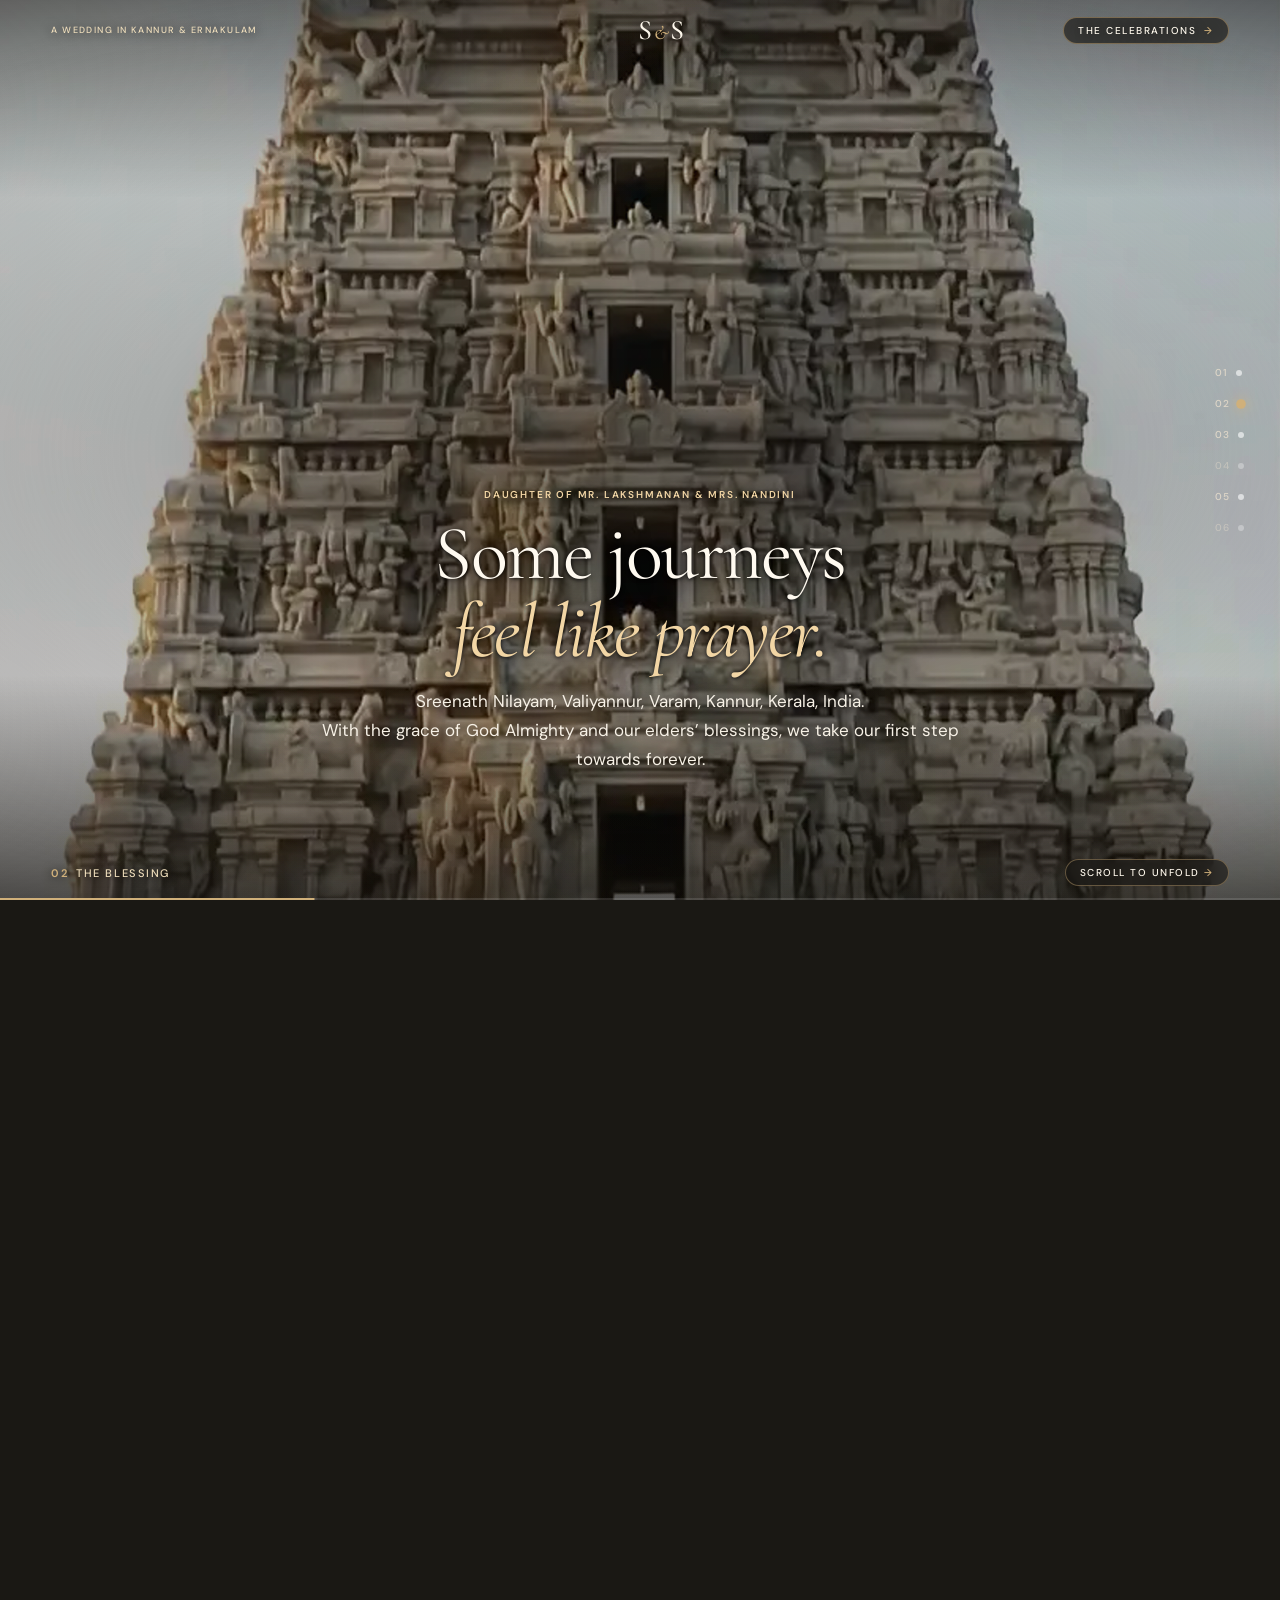
==== index.html @ 319ce8de "Update: Set Thalikettu Ceremony timing to 8:00 AM on 19 December" ====
<!doctype html>
<html lang="en">
<head>
  <meta charset="UTF-8" />
  <meta name="viewport" content="width=device-width, initial-scale=1, viewport-fit=cover" />
  <meta name="theme-color" content="#211f1a" />
  <meta name="description" content="Sooraj & Sreejaya. A wedding by the sacred waters, a beginning with divine blessings. Join our celebration, 19 December 2026." />
  <title>Sooraj & Sreejaya - Where Forever Begins</title>
  
  <!-- Fonts matching Riwaaz Rameswaram -->
  <link rel="preconnect" href="https://fonts.googleapis.com" />
  <link rel="preconnect" href="https://fonts.gstatic.com" crossorigin />
  <link href="https://fonts.googleapis.com/css2?family=Cormorant+Garamond:ital,wght@0,400;0,500;0,600;1,400;1,500&family=DM+Sans:wght@400;500;600&display=swap" rel="stylesheet" />
  
  <link rel="preload" as="image" href="https://cdn.riwaaz.in/wedding-websites/themes/rameswaram/poster.jpg" />
  <link rel="stylesheet" href="styles.css?v=3.3" />
  <script type="module" src="main.js?v=3.3"></script>
</head>
<body>
  <!-- Film Loader -->
  <div id="film-loader" class="film-loader" role="status" aria-live="polite" aria-busy="true">
    <p class="film-loader-label" id="film-loader-label">Preparing your journey.</p>
    <div class="film-loader-track" aria-hidden="true"><span id="film-loader-fill"></span></div>
    <p class="film-loader-pct" id="film-loader-pct">0%</p>
  </div>

  <a href="#celebrations" class="skip-link">Skip the film to wedding details</a>

  <main id="top">
    <section class="journey" id="journey" aria-label="A journey to our beginning">
      <div class="journey-stage">
        
        <!-- Background Audio -->
        <audio id="bgm-audio" src="bgm.mp3?v=3.3" preload="auto" loop playsinline></audio>

        <!-- Header -->
        <header class="site-header">
          <span class="header-place">A wedding in Kannur &amp; Ernakulam</span>
          <span class="monogram">S<span>&amp;</span>S</span>
          <a class="header-link" href="#celebrations">The celebrations <span aria-hidden="true">→</span></a>
        </header>

        <!-- Center Film Region with Scrolled Temple Video Canvas -->
        <div class="film-region">
          <div class="film-border">
            <canvas id="journey-video" role="img" aria-label="Journey from the temple entrance through carved stone corridors to an arch overlooking the sea"></canvas>
          </div>
          <span class="film-side-note" aria-hidden="true">Stone. Sea. Something eternal.</span>
        </div>

        <!-- Copy Region (6 Story Chapters) -->
        <div class="copy-region" id="copy-region">
          <div class="copy-ornament" aria-hidden="true">&#10070;</div>

          <!-- Chapter 1: The Beginning -->
          <article class="chapter-copy is-active hero-depth" data-start="0" data-name="The beginning">
            <div class="hero-content">
              <p class="eyebrow">By God’s Grace<br />With full hearts &amp; our families’ blessings</p>
              <h1><span>Sooraj</span> <em>&amp;</em> <span>Sreejaya</span></h1>
              <p class="copy-note">A love to come home to.<br />A beginning to share with you.</p>
              <p class="hero-date">19 December 2026 <span>Auspicious Muhurtham: 11:50 AM &ndash; 12:30 PM<br />Dinesh Auditorium, Thana, Kannur, Kerala</span></p>
            </div>
          </article>

          <!-- Chapter 2: The Blessing (Bride Details) -->
          <article class="chapter-copy" data-start="7" data-name="The blessing" aria-hidden="true" inert>
            <p class="eyebrow">Daughter of Mr. Lakshmanan &amp; Mrs. Nandini</p>
            <h2>Some journeys<br /><em>feel like prayer.</em></h2>
            <p class="copy-note">
              Sreenath Nilayam, Valiyannur, Varam, Kannur, Kerala, India.<br />
              With the grace of God Almighty and our elders’ blessings, we take our first step towards forever.
            </p>
          </article>

          <!-- Chapter 3: The Light (Groom Details) -->
          <article class="chapter-copy" data-start="15.5" data-name="The light" aria-hidden="true" inert>
            <p class="eyebrow">Son of Mr. Ajith Kumar &amp; Mrs. Bindu Gopal</p>
            <h2>A beautiful beginning<br /><em>to forever.</em></h2>
            <p class="copy-note">
              S.A. Nivas, Ponneth Temple Road, Kadavanthra, Ernakulam, Kerala, India.<br />
              Two families united in tradition, devotion and timeless togetherness.
            </p>
          </article>

          <!-- Chapter 4: The Gathering (Muhurtham & Itinerary) -->
          <article class="chapter-copy" data-start="26.5" data-name="The gathering" aria-hidden="true" inert>
            <p class="eyebrow">Auspicious Muhurtham: 11:50 AM &ndash; 12:30 PM</p>
            <h2>A celebration<br /><em>to come home to.</em></h2>
            <div class="film-events">
              <p><span>19 Dec &bull; 8:00 AM</span> <strong>Thalikettu Ceremony</strong> &mdash; Sree Chovva Maha Siva Temple</p>
              <p><span>19 Dec &bull; 11:50 AM &ndash; 12:30 PM</span> <strong>Shubh Muhurtham</strong> &mdash; Dinesh Auditorium, Thana, Kannur</p>
              <p><span>19 Dec &bull; 12:30 PM onwards</span> <strong>Traditional Kerala Sadhya Feast</strong> &mdash; Dinesh Auditorium, Ootupura</p>
            </div>
          </article>

          <!-- Chapter 5: Best Compliments -->
          <article class="chapter-copy" data-start="37" data-name="Best compliments" aria-hidden="true" inert>
            <p class="eyebrow">With Best Compliments From</p>
            <h2>Manjunath &amp; Saritha<br /><em>With love &amp; blessings.</em></h2>
            <p class="copy-note">
              Together with dear relatives, friends and well-wishers.<br />
              Showering blessings upon <strong>Sooraj &amp; Sreejaya</strong>.
            </p>
          </article>

          <!-- Chapter 6: The Promise -->
          <article class="chapter-copy" data-start="44" data-name="The promise" aria-hidden="true" inert>
            <p class="eyebrow">And a place for you in it all</p>
            <h2>Our Forever.<br /><em>Your Presence.</em></h2>
            <p class="copy-note">With hearts full of joy, we invite you to be part of our special day and bless our journey together.</p>
            <button type="button" class="rsvp-button film-rsvp" data-open-rsvp>Join our celebration <span aria-hidden="true">&rarr;</span></button>
            <a href="#celebrations" class="text-link">The wedding details <span aria-hidden="true">&rarr;</span></a>
          </article>
        </div>

        <!-- Chapter Navigation (Desktop Right) -->
        <nav class="chapter-nav" aria-label="Film chapters">
          <button type="button" data-chapter="0" aria-label="The beginning" aria-current="step"><span>01</span><i></i></button>
          <button type="button" data-chapter="1" aria-label="The blessing"><span>02</span><i></i></button>
          <button type="button" data-chapter="2" aria-label="The light"><span>03</span><i></i></button>
          <button type="button" data-chapter="3" aria-label="The gathering"><span>04</span><i></i></button>
          <button type="button" data-chapter="4" aria-label="Best compliments"><span>05</span><i></i></button>
          <button type="button" data-chapter="5" aria-label="The promise"><span>06</span><i></i></button>
        </nav>

        <!-- Journey Footer -->
        <footer class="journey-footer">
          <span class="chapter-caption"><b id="chapter-number">01</b><span id="chapter-name">The beginning</span></span>
          <span class="media-status" id="media-status" role="status">Preparing your journey.</span>
          <button class="scroll-cue" id="next-chapter" type="button">Scroll to unfold <span aria-hidden="true">&rarr;</span></button>
        </footer>

        <!-- Bottom Gold Progress Line -->
        <div class="progress" aria-hidden="true"><span id="progress-fill"></span></div>
      </div>
    </section>
    <!-- Audio activation prompt if browser blocks wheel autoplay -->
  <div id="audio-prompt" class="audio-prompt" role="button" tabindex="0">
    <span class="music-icon" aria-hidden="true">&#9835;</span>
    <span>Click anywhere to play wedding music</span>
  </div>
  </main>

  <!-- Celebrations / Full Details Modal Dialog -->
  <dialog id="wedding-details" aria-labelledby="details-title">
    <button type="button" class="dialog-close" id="close-details" aria-label="Close wedding details">&times;</button>
    <p class="small-label">Sooraj &amp; Sreejaya &bull; Kannur &amp; Ernakulam</p>
    <h2 id="details-title">A celebration <em>with you.</em></h2>
    <p class="details-intro">
      By God’s Grace and with the love and blessings of the Ajith Kumar and Lakshmanan families, join us on Saturday, 19th December 2026.
    </p>
    
    <div style="background: rgba(208, 176, 122, 0.15); border: 1px solid #d0b07a; border-radius: 4px; padding: 14px 18px; margin: 20px 0; font-size: 11px; color: #211f1a;">
      <strong style="text-transform: uppercase; letter-spacing: 0.1em; color: #856b45;">Auspicious Muhurtham</strong>
      <div style="font-family: var(--serif); font-size: 20px; margin: 4px 0 2px;">11:50 AM &ndash; 12:30 PM</div>
      <span>Saturday, 19 December 2026 &bull; Dinesh Auditorium, Thana, Kannur</span>
    </div>

    <div class="events" id="events-list"></div>

    <div style="border-top: 1px solid #c9beac; padding-top: 18px; margin-top: 18px; font-size: 11px; color: #676050;">
      <div style="font-size: 9px; text-transform: uppercase; letter-spacing: 0.12em; color: #856b45;">With Best Compliments From</div>
      <div style="font-family: var(--serif); font-size: 19px; color: #211f1a; margin-top: 3px;">Manjunath &amp; Saritha</div>
      <div style="font-style: italic; color: #857c6b; font-size: 10px;">Together with dear relatives, friends and well-wishers showering blessings upon Sooraj &amp; Sreejaya</div>
    </div>

    <p class="venue-note" style="margin-top: 15px;">
      S.A. Nivas, Ponneth Temple Road, Kadavanthra, Ernakulam &bull; Sreenath Nilayam, Valiyannur, Varam, Kannur
    </p>
    
    <div style="display: flex; gap: 15px; align-items: center; justify-content: space-between; margin-top: 20px; flex-wrap: wrap;">
      <a class="text-link" id="save-date" href="wedding.ics" download="Sooraj-and-Sreejaya.ics">Save the dates &rarr;</a>
      <button class="rsvp-button" type="button" data-open-rsvp>Share your RSVP &rarr;</button>
    </div>
  </dialog>

  <!-- RSVP Modal Dialog -->
  <dialog id="rsvp-dialog" aria-labelledby="rsvp-title">
    <button type="button" class="dialog-close" id="close-rsvp" aria-label="Close RSVP">&times;</button>
    <p class="small-label">Sooraj &amp; Sreejaya</p>
    <h2 id="rsvp-title">A place <em>for you.</em></h2>
    <p class="demo-note">Kindly confirm your presence by 1 December 2026 to help us welcome you warmly.</p>
    <form id="rsvp-form" action="https://formsubmit.co/srijayalaxman@gmail.com" method="POST">
      <input type="hidden" name="_subject" value="Wedding RSVP: Sooraj &amp; Sreejaya" />
      <input type="hidden" name="_template" value="table" />
      <input type="hidden" name="_captcha" value="false" />
      <label>Your name<input name="name" autocomplete="name" required maxlength="100" placeholder="Your full name" /></label>
      <label>Your phone or email (optional)<input name="contact" autocomplete="email" maxlength="100" placeholder="Phone number or email address" /></label>
      <label>Will you join us?
        <select name="attendance">
          <option value="Joyfully accept">Joyfully accept</option>
          <option value="Sending love from afar">Sending love from afar</option>
        </select>
      </label>
      <label id="guest-field">Number of guests
        <select name="guests">
          <option value="1 guest">1 guest</option>
          <option value="2 guests" selected>2 guests</option>
          <option value="3 guests">3 guests</option>
          <option value="4 guests">4 guests</option>
          <option value="5+ guests (Family)">5+ guests (Family)</option>
        </select>
      </label>
      <label>A little note / blessings
        <textarea name="message" rows="3" maxlength="500" placeholder="A blessing, prayer, or warm wish for Sooraj &amp; Sreejaya"></textarea>
      </label>
      <button class="rsvp-button" id="rsvp-submit-btn" type="submit">Confirm My Attendance <span aria-hidden="true">&rarr;</span></button>
      <p id="rsvp-status" role="status" style="margin-top: 12px; font-size: 12px; line-height: 1.5; color: #856b45; font-weight: 500;"></p>
    </form>
  </dialog>

  <noscript>
    <style>.journey{height:auto}.journey-stage{position:relative}.media-status,.scroll-cue,.chapter-nav,.header-link,.film-loader{display:none}</style>
  </noscript>
</body>
</html>
---- styles.css ----
/* ==========================================================
   SOORAJ & SREEJAYA WEDDING INVITATION
   Pure Full-Screen Cinematic Experience (Mobile & Desktop)
   ========================================================== */

:root {
  --ink: #1a1814;
  --paper: #f4f0e8;
  --gold: #d0b07a;
  --gold-bright: #f2d6a5;
  --gold-dark: #8c734b;
  --muted: #b8b2a5;
  --line: rgba(208, 176, 122, 0.3);
  --serif: 'Cormorant Garamond', Georgia, serif;
  --sans: 'DM Sans', -apple-system, BlinkMacSystemFont, Arial, sans-serif;
  --ease: cubic-bezier(0.23, 1, 0.32, 1);
  color: var(--paper);
  background: var(--ink);
  font-family: var(--sans);
  -webkit-font-smoothing: antialiased;
  -webkit-text-size-adjust: 100%;
}

* { box-sizing: border-box; }
html, body {
  margin: 0;
  padding: 0;
  width: 100%;
  min-height: 100%;
  background: var(--ink);
  color: var(--paper);
  touch-action: pan-y;
  -webkit-overflow-scrolling: touch;
  overscroll-behavior-y: none;
}

body, h1, h2, h3, p, figure, ul, ol { margin: 0; padding: 0; }
button, input, select, textarea { font: inherit; }
button, a { -webkit-tap-highlight-color: transparent; touch-action: manipulation; cursor: pointer; color: inherit; text-decoration: none; }
img, video { display: block; max-width: 100%; }
button:focus-visible, a:focus-visible, summary:focus-visible { outline: 2px solid var(--gold); outline-offset: 4px; }
[hidden] { display: none !important; }

/* Skip Link */
.skip-link {
  position: fixed;
  top: 8px;
  left: 8px;
  transform: translateY(-180%);
  background: var(--paper);
  color: var(--ink);
  padding: 12px 18px;
  z-index: 100;
  font-weight: 500;
  border-radius: 4px;
}
.skip-link:focus { transform: none; }

/* ==========================================================
   FILM LOADER
   ========================================================== */
.film-loader {
  position: fixed;
  inset: 0;
  z-index: 999;
  display: flex;
  flex-direction: column;
  align-items: center;
  justify-content: center;
  gap: 16px;
  padding: 24px;
  background: radial-gradient(circle at center, #26231e 0%, #151310 100%);
  color: var(--paper);
  transition: opacity 0.5s var(--ease), visibility 0.5s var(--ease);
}
.film-loader.is-done {
  opacity: 0;
  visibility: hidden;
  pointer-events: none;
}
.film-loader-label {
  font: 500 11px/1.5 var(--sans);
  letter-spacing: .18em;
  text-transform: uppercase;
  color: var(--gold-bright);
}
.film-loader-track {
  width: min(280px, 72vw);
  height: 2px;
  background: #3b362c;
  overflow: hidden;
  border-radius: 2px;
}
.film-loader-track span {
  display: block;
  height: 100%;
  width: 100%;
  transform: scaleX(0);
  transform-origin: left;
  background: var(--gold);
  transition: transform 160ms linear;
}
.film-loader-pct {
  font: 400 13px/1 var(--serif);
  color: #cbc6bb;
  letter-spacing: .06em;
}

/* ==========================================================
   JOURNEY & CONTINUOUS FULL-SCREEN CINEMA STAGE
   ========================================================== */
.journey {
  height: 800svh;
  min-height: 4200px;
  background: var(--ink);
  color: var(--paper);
  position: relative;
}

.journey-stage {
  position: fixed;
  transform: translateZ(0);
  -webkit-transform: translateZ(0);
  backface-visibility: hidden;
  inset: 0;
  width: 100vw;
  height: 100vh;
  height: 100dvh;
  display: block;
  overflow: hidden;
  pointer-events: none;
  z-index: 1;
}

/* Film Region & Canvas */
.film-region {
  position: absolute;
  inset: 0;
  width: 100%;
  height: 100%;
  pointer-events: none;
  z-index: 1;
}
.film-border {
  position: absolute;
  inset: 0;
  width: 100%;
  height: 100%;
  border: 0;
  padding: 0;
  margin: 0;
}
#journey-video {
  display: block;
  transform: translateZ(0);
  -webkit-transform: translateZ(0);
  backface-visibility: hidden;
  width: 100%;
  height: 100%;
  object-fit: cover;
  object-position: center center;
  pointer-events: none;
  image-rendering: -webkit-optimize-contrast;
  image-rendering: high-quality;
  filter: contrast(1.04) brightness(1.02) saturate(1.08);
}

/* Vignette Scrim */
.film-region::after {
  content: '';
  position: absolute;
  inset: 0;
  pointer-events: none;
  background:
    radial-gradient(ellipse 95% 85% at 50% 50%, transparent 40%, rgba(15, 13, 10, 0.45) 100%),
    linear-gradient(180deg, rgba(15, 13, 10, 0.5) 0%, transparent 22%, transparent 75%, rgba(15, 13, 10, 0.65) 100%);
}

.film-side-note, .copy-ornament { display: none; }

/* ==========================================================
   SITE HEADER
   ========================================================== */
.site-header {
  position: absolute;
  top: 0;
  left: 0;
  right: 0;
  display: flex;
  align-items: center;
  justify-content: space-between;
  padding: max(16px, env(safe-area-inset-top, 16px)) clamp(20px, 4vw, 60px);
  z-index: 20;
  pointer-events: none;
  text-shadow: 0 1px 12px rgba(0, 0, 0, 0.9);
}
.site-header * { pointer-events: auto; }

.header-place {
  font: 500 9px var(--sans);
  letter-spacing: .16em;
  text-transform: uppercase;
  color: #eeddbb;
}
@media (max-width: 550px) {
  .header-place { display: none; }
}

.monogram {
  font: 500 28px/1 var(--serif);
  letter-spacing: -.05em;
  color: #fff9ed;
}
.monogram span {
  font-style: italic;
  color: var(--gold);
  font-size: .7em;
  margin: 0 .14em;
}

.header-link {
  display: inline-flex;
  align-items: center;
  gap: 8px;
  font: 500 10px var(--sans);
  letter-spacing: .15em;
  text-transform: uppercase;
  color: #fff9ed;
  padding: 6px 14px;
  border: 1px solid rgba(208, 176, 122, 0.45);
  border-radius: 20px;
  background: rgba(26, 24, 20, 0.65);
  backdrop-filter: blur(8px);
  -webkit-backdrop-filter: blur(8px);
  transition: all 0.3s ease;
}
.header-link span { color: var(--gold); }
.header-link:hover {
  border-color: var(--gold);
  background: rgba(36, 32, 26, 0.9);
  color: var(--gold-bright);
}

/* ==========================================================
   COPY REGION & CHAPTERS
   ========================================================== */
.copy-region {
  position: absolute;
  inset: 0;
  width: 100%;
  height: 100%;
  pointer-events: none;
  z-index: 10;
}

.chapter-copy {
  position: absolute;
  inset: 0;
  display: flex;
  flex-direction: column;
  align-items: center;
  justify-content: center;
  text-align: center;
  padding: 80px clamp(20px, 6vw, 80px) 90px;
  opacity: 0;
  visibility: hidden;
  pointer-events: none;
  transition: opacity 0.5s var(--ease), transform 0.5s var(--ease);
  transform: translate3d(0, 16px, 0);
  -webkit-transform: translate3d(0, 16px, 0);
  will-change: opacity, transform;
  backface-visibility: hidden;
  isolation: isolate;
}
.chapter-copy.is-active {
  opacity: 1;
  visibility: visible;
  pointer-events: none;
  transform: translate3d(0, 0, 0);
  -webkit-transform: translate3d(0, 0, 0);
}
.chapter-copy a, .chapter-copy button { pointer-events: auto; }

/* Soft read-aid backing scrim */
.chapter-copy::before {
  content: '';
  position: absolute;
  inset: 0;
  z-index: -1;
  pointer-events: none;
  background: radial-gradient(ellipse 85% 55% at 50% 50%, rgba(18, 15, 12, 0.62) 0%, transparent 100%);
}

/* Typography */
.eyebrow, .small-label {
  font: 600 10px/1.6 var(--sans);
  letter-spacing: .18em;
  text-transform: uppercase;
  color: var(--gold-bright);
  margin-bottom: 12px;
  text-shadow: 0 1px 12px rgba(0, 0, 0, 0.95);
}

.chapter-copy h1 {
  font: 400 clamp(3.2rem, 9.5vw, 7.5rem)/0.96 var(--serif);
  letter-spacing: -.03em;
  color: #fffaf0;
  text-shadow: 0 2px 28px rgba(0, 0, 0, 0.95), 0 1px 4px rgba(0, 0, 0, 0.9);
}
.chapter-copy h1 span { display: inline-block; }
.chapter-copy h1 em {
  font-size: .65em;
  color: var(--gold);
  font-style: italic;
  margin: 0 4px;
}

.chapter-copy h2 {
  font: 400 clamp(2.3rem, 6.5vw, 4.8rem)/1.02 var(--serif);
  letter-spacing: -.025em;
  color: #fffaf0;
  text-shadow: 0 2px 28px rgba(0, 0, 0, 0.95), 0 1px 4px rgba(0, 0, 0, 0.9);
}
.chapter-copy h2 em {
  color: var(--gold-bright);
  font-style: italic;
}

.copy-note {
  font: 400 clamp(13px, 2.2vw, 17px)/1.7 var(--sans);
  color: #f7f1e6;
  max-width: 38em;
  margin-top: 16px;
  text-shadow: 0 1px 14px rgba(0, 0, 0, 0.95);
}

.hero-date {
  font: 500 11px/1.8 var(--sans);
  letter-spacing: .18em;
  text-transform: uppercase;
  color: var(--gold);
  margin-top: 22px;
  text-shadow: 0 1px 12px rgba(0, 0, 0, 0.95);
}
.hero-date span {
  display: block;
  color: #ded6c8;
  font-size: 10px;
  letter-spacing: .12em;
}

/* Chapter Custom Placements */
.chapter-copy[data-start='0'] {
  justify-content: center;
}
.chapter-copy[data-start='0'] .hero-content {
  display: flex;
  flex-direction: column;
  align-items: center;
  width: 100%;
}

.chapter-copy[data-start='7'],
.chapter-copy[data-start='15.5'],
.chapter-copy[data-start='26.5'] {
  justify-content: flex-end;
  padding-bottom: max(90px, 14svh);
}

.chapter-copy[data-start='37'] {
  justify-content: center;
}

.chapter-copy[data-start='44'] {
  justify-content: center;
}

/* Event Itinerary (Chapter 4) */
.film-events {
  margin-top: 20px;
  display: flex;
  flex-direction: column;
  gap: 10px;
  max-width: 440px;
  text-align: left;
}
.film-events p {
  font: 400 16px/1.4 var(--serif);
  color: #fff9ee;
  text-shadow: 0 1px 10px #000;
  display: flex;
  align-items: baseline;
  gap: 12px;
}
.film-events span {
  width: 135px;
  flex-shrink: 0;
  color: var(--gold-bright);
  font: 500 9px var(--sans);
  letter-spacing: .08em;
  text-transform: uppercase;
}

/* Buttons */
.film-rsvp, .rsvp-button {
  display: inline-flex;
  align-items: center;
  justify-content: center;
  gap: 8px;
  margin-top: 22px;
  padding: 12px 28px;
  background: var(--gold);
  color: #211f1a;
  border: 1px solid #e7c997;
  border-radius: 28px;
  font: 600 11px var(--sans);
  letter-spacing: .14em;
  text-transform: uppercase;
  box-shadow: 0 4px 20px rgba(0, 0, 0, 0.4), 0 0 16px rgba(208, 176, 122, 0.3);
  transition: all 0.3s ease;
}
.film-rsvp:hover, .rsvp-button:hover {
  background: #deb77a;
  transform: translateY(-2px);
  box-shadow: 0 6px 26px rgba(0, 0, 0, 0.5), 0 0 22px rgba(208, 176, 122, 0.5);
}

.text-link {
  color: var(--gold-bright);
  font: 500 11px var(--sans);
  letter-spacing: .1em;
  text-decoration: underline;
  text-underline-offset: 4px;
  transition: color 0.3s ease;
}
.text-link:hover { color: #fff; }

/* ==========================================================
   CHAPTER NAVIGATION (01 - 06 on the right)
   ========================================================== */
.chapter-nav {
  position: absolute;
  right: clamp(16px, 2.5vw, 36px);
  top: 50%;
  transform: translateY(-50%);
  display: flex;
  flex-direction: column;
  gap: 10px;
  z-index: 20;
  pointer-events: none;
}
.chapter-nav button {
  pointer-events: auto;
  background: transparent;
  border: 0;
  padding: 4px;
  display: flex;
  align-items: center;
  gap: 8px;
  opacity: 0.5;
  transition: opacity 0.3s ease;
}
.chapter-nav button span {
  font: 500 10px var(--sans);
  color: #ded6c8;
  letter-spacing: .08em;
  display: none;
}
.chapter-nav button i {
  display: block;
  width: 6px;
  height: 6px;
  border-radius: 50%;
  background: rgba(255, 255, 255, 0.6);
  transition: all 0.3s ease;
}
.chapter-nav button[aria-current='step'] {
  opacity: 1;
}
.chapter-nav button[aria-current='step'] i {
  background: var(--gold);
  transform: scale(1.6);
  box-shadow: 0 0 8px var(--gold);
}
@media (min-width: 900px) {
  .chapter-nav button span { display: block; }
}

/* ==========================================================
   JOURNEY FOOTER
   ========================================================== */
.journey-footer {
  position: absolute;
  bottom: max(14px, env(safe-area-inset-bottom, 14px));
  left: clamp(20px, 4vw, 60px);
  right: clamp(20px, 4vw, 60px);
  display: flex;
  align-items: center;
  justify-content: space-between;
  z-index: 20;
  pointer-events: none;
  text-shadow: 0 1px 10px rgba(0, 0, 0, 0.9);
}
.journey-footer * { pointer-events: auto; }

.chapter-caption {
  font: 500 11px var(--sans);
  letter-spacing: .14em;
  text-transform: uppercase;
  color: #eeddbb;
  display: flex;
  align-items: center;
  gap: 8px;
}
.chapter-caption b {
  color: var(--gold);
  font-weight: 600;
}

.media-status { display: none; }

.scroll-cue {
  background: rgba(26, 24, 20, 0.65);
  border: 1px solid rgba(208, 176, 122, 0.4);
  border-radius: 20px;
  padding: 6px 14px;
  color: #fff9ed;
  font: 500 10px var(--sans);
  letter-spacing: .15em;
  text-transform: uppercase;
  backdrop-filter: blur(8px);
  -webkit-backdrop-filter: blur(8px);
  transition: all 0.3s ease;
}
.scroll-cue span { color: var(--gold); }
.scroll-cue:hover {
  border-color: var(--gold);
  background: rgba(36, 32, 26, 0.9);
}

/* Bottom Progress Bar */
.progress {
  position: absolute;
  bottom: 0;
  left: 0;
  right: 0;
  height: 2px;
  background: rgba(255, 255, 255, 0.12);
  z-index: 30;
  pointer-events: none;
}
.progress span {
  display: block;
  height: 100%;
  width: 100%;
  background: var(--gold);
  transform: scaleX(0);
  transform-origin: left;
  transition: transform 100ms linear;
}

/* ==========================================================
   AUDIO ACTIVATION PROMPT PILL
   ========================================================== */
.audio-prompt {
  position: fixed;
  bottom: max(64px, calc(env(safe-area-inset-bottom, 0px) + 60px));
  left: 50%;
  transform: translateX(-50%) translateY(25px);
  background: rgba(26, 24, 20, 0.94);
  border: 1px solid var(--gold);
  border-radius: 30px;
  padding: 10px 22px;
  color: #fff5e3;
  font-family: var(--sans);
  font-size: 11px;
  font-weight: 500;
  letter-spacing: .12em;
  text-transform: uppercase;
  display: flex;
  align-items: center;
  gap: 10px;
  z-index: 99;
  box-shadow: 0 4px 22px rgba(0, 0, 0, 0.7), 0 0 16px rgba(208, 176, 122, 0.3);
  opacity: 0;
  visibility: hidden;
  pointer-events: none;
  cursor: pointer;
  transition: all 0.4s var(--ease);
  backdrop-filter: blur(10px);
  -webkit-backdrop-filter: blur(10px);
}
.audio-prompt.is-visible {
  opacity: 1;
  visibility: visible;
  pointer-events: auto;
  transform: translateX(-50%) translateY(0);
  animation: promptPulse 2.5s ease-in-out infinite;
}
.audio-prompt .music-icon {
  font-size: 14px;
  color: var(--gold);
}
@keyframes promptPulse {
  0%, 100% { box-shadow: 0 4px 22px rgba(0, 0, 0, 0.7), 0 0 16px rgba(208, 176, 122, 0.3); }
  50% { box-shadow: 0 6px 30px rgba(0, 0, 0, 0.8), 0 0 26px rgba(208, 176, 122, 0.6); }
}

/* ==========================================================
   MODAL DIALOGS (CELEBRATIONS & RSVP)
   ========================================================== */
dialog {
  border: 1px solid var(--gold);
  border-radius: 8px;
  background: var(--paper);
  color: #211f1a;
  padding: 36px clamp(20px, 5vw, 44px);
  box-shadow: 0 20px 60px rgba(0, 0, 0, 0.6), 0 0 30px rgba(208, 176, 122, 0.2);
  width: min(640px, calc(100% - 32px));
  max-height: 90vh;
  overflow-y: auto;
  pointer-events: auto;
  margin: auto;
}
dialog::backdrop {
  background: rgba(15, 13, 10, 0.85);
  backdrop-filter: blur(6px);
  -webkit-backdrop-filter: blur(6px);
}
dialog h2 {
  font: 400 clamp(2rem, 5vw, 2.8rem)/1.1 var(--serif);
  color: #211f1a;
  margin-top: 6px;
}
dialog h2 em { color: var(--gold-dark); font-style: italic; }
.details-intro, .demo-note {
  font-size: 13px;
  line-height: 1.7;
  color: #595245;
  margin: 14px 0 20px;
}
.dialog-close {
  position: absolute;
  top: 14px;
  right: 16px;
  background: transparent;
  border: 0;
  font-size: 28px;
  line-height: 1;
  color: #8c8273;
  padding: 6px;
  transition: color 0.2s ease;
}
.dialog-close:hover { color: #211f1a; }

/* RSVP Form */
#rsvp-form { display: flex; flex-direction: column; gap: 16px; }
#rsvp-form label {
  display: flex;
  flex-direction: column;
  gap: 6px;
  font: 500 11px var(--sans);
  letter-spacing: .08em;
  text-transform: uppercase;
  color: #595245;
}
#rsvp-form input, #rsvp-form select, #rsvp-form textarea {
  border: 1px solid #d4cdc0;
  border-radius: 4px;
  padding: 11px 14px;
  background: #fff;
  color: #211f1a;
  font-size: 14px;
  transition: border-color 0.2s ease;
}
#rsvp-form input:focus, #rsvp-form select:focus, #rsvp-form textarea:focus {
  border-color: var(--gold-dark);
  outline: none;
}

/* Modal Dialog Content Enhancements */
dialog .small-label {
  color: var(--gold-dark);
  text-shadow: none;
}
dialog .event-number {
  color: var(--gold-dark);
  font-family: var(--serif);
  font-size: 15px;
  font-weight: 600;
  margin-right: 8px;
}
dialog .events {
  display: flex;
  flex-direction: column;
  gap: 14px;
  margin: 18px 0;
}
dialog .event {
  display: flex;
  align-items: flex-start;
  gap: 14px;
  padding-bottom: 14px;
  border-bottom: 1px solid rgba(208, 176, 122, 0.25);
}
dialog .event:last-child {
  border-bottom: none;
  padding-bottom: 0;
}
dialog .event h3 {
  font: 500 1.25rem/1.2 var(--serif);
  color: #211f1a;
  margin: 3px 0 2px;
}
dialog .event p {
  font-size: 13px;
  color: #595245;
  line-height: 1.5;
}
dialog .event-details {
  margin-left: auto;
  text-align: right;
  font-size: 11px;
  color: #736959;
  flex-shrink: 0;
}
@media (max-width: 500px) {
  dialog .event {
    flex-direction: column;
    gap: 4px;
  }
  dialog .event-details {
    text-align: left;
    margin-left: 0;
  }
}
dialog .rsvp-button {
  background: #d0b07a;
  color: #1a1814;
  font-weight: 600;
  padding: 10px 22px;
  border: 0;
  border-radius: 24px;
  font-size: 11px;
  letter-spacing: 0.12em;
  text-transform: uppercase;
  cursor: pointer;
  transition: background 0.3s ease;
}
dialog .rsvp-button:hover {
  background: #f2d6a5;
}
dialog .text-link {
  color: #8c734b;
  font-size: 12px;
  letter-spacing: 0.08em;
  text-transform: uppercase;
  font-weight: 500;
  border-bottom: 1px solid rgba(140, 115, 75, 0.4);
  padding-bottom: 2px;
  transition: color 0.2s ease, border-color 0.2s ease;
}
dialog .text-link:hover {
  color: #211f1a;
  border-color: #211f1a;
}

/* ==========================================================
   MOBILE RESPONSIVENESS OVERRIDES (MAX-WIDTH 768px)
   ========================================================= */
@media (max-width: 768px) {
  .chapter-copy h1 { font-size: clamp(3rem, 14vw, 4.4rem); }
  .chapter-copy h2 { font-size: clamp(2.1rem, 9vw, 3.2rem); }
  .chapter-copy { padding: 70px 22px 80px; }
  .chapter-copy[data-start='7'],
  .chapter-copy[data-start='15.5'],
  .chapter-copy[data-start='26.5'] {
    padding-bottom: max(75px, 12svh);
  }
  .film-events { max-width: 100%; }
  .film-events p { font-size: 15px; flex-direction: column; gap: 2px; }
  .film-events span { width: auto; font-size: 8px; }
  .chapter-caption { font-size: 10px; }
  .scroll-cue { font-size: 9px; padding: 5px 11px; }
}
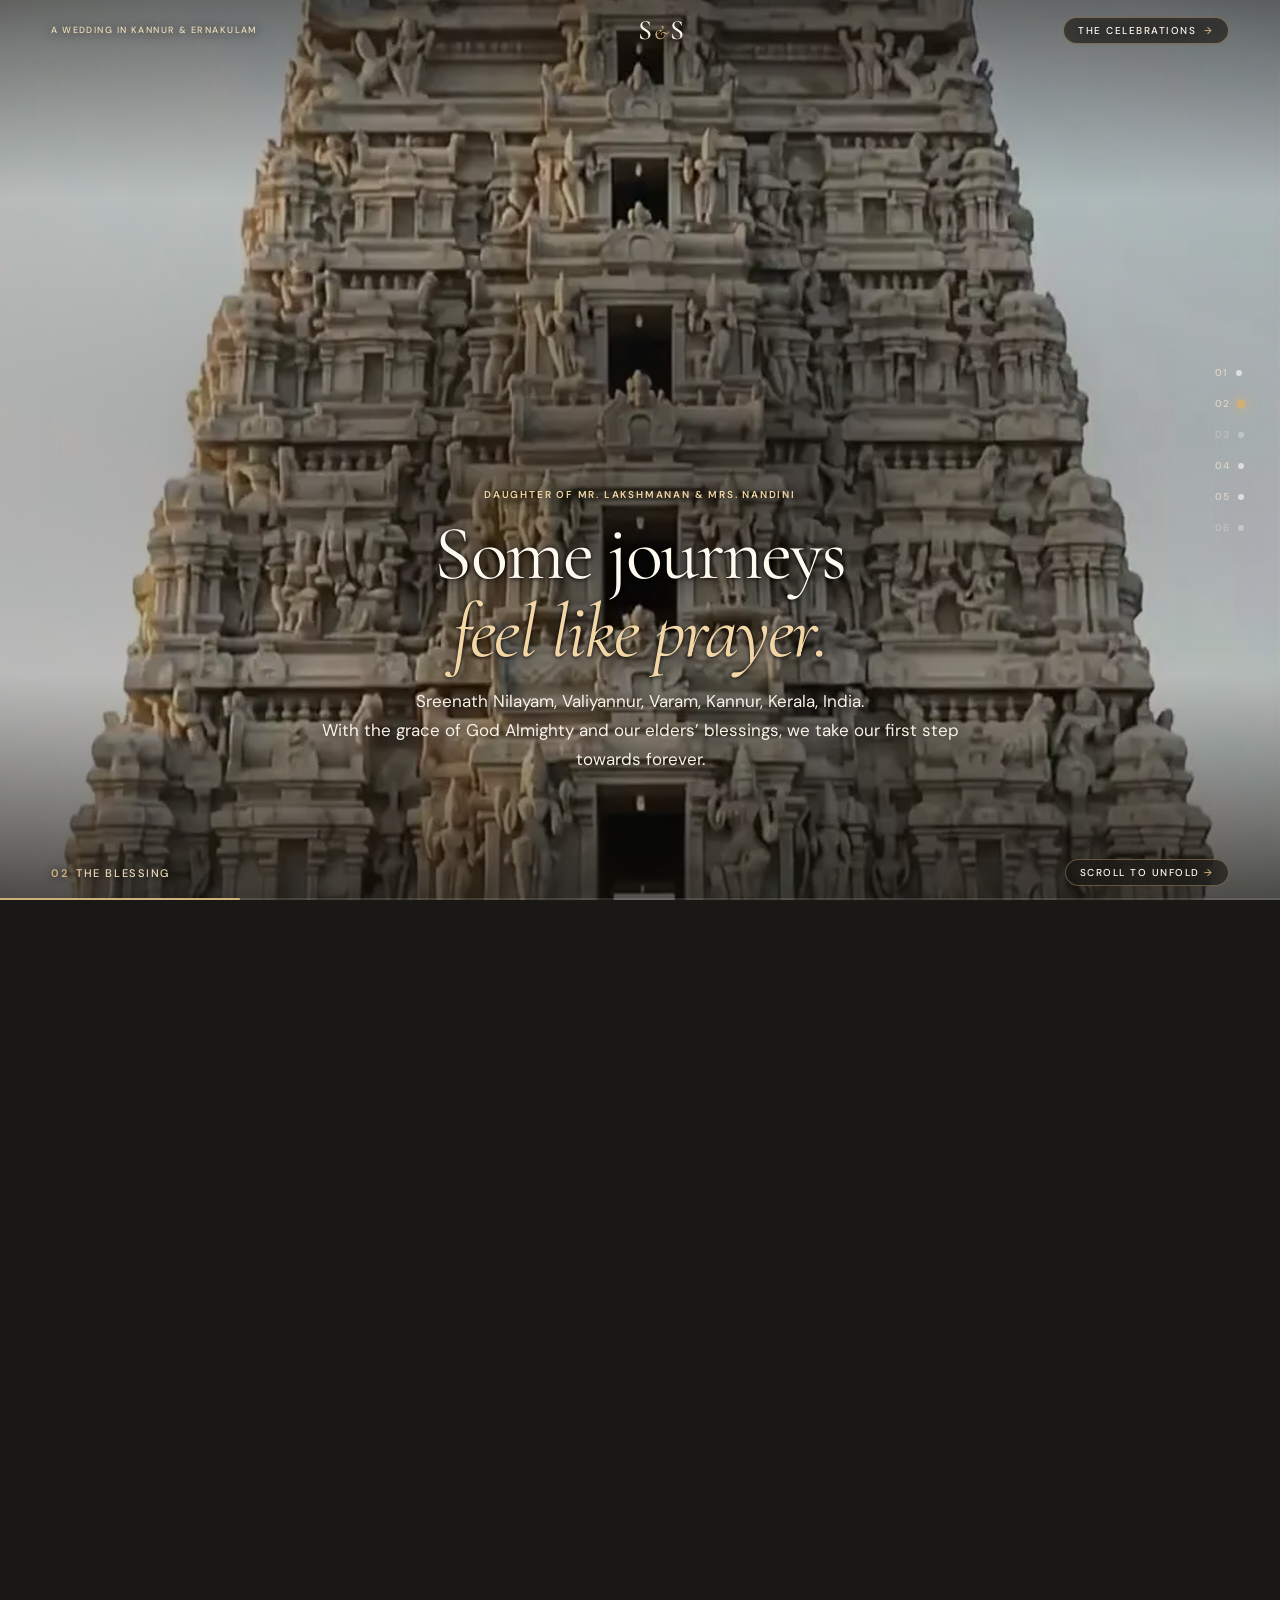
==== commit 32fb2072: "Fix: Set hourCycle h12 in timeFormat and cache bust v=3.4" ====
--- a/index.html
+++ b/index.html
@@ -13,8 +13,8 @@
   <link href="https://fonts.googleapis.com/css2?family=Cormorant+Garamond:ital,wght@0,400;0,500;0,600;1,400;1,500&family=DM+Sans:wght@400;500;600&display=swap" rel="stylesheet" />
   
   <link rel="preload" as="image" href="https://cdn.riwaaz.in/wedding-websites/themes/rameswaram/poster.jpg" />
-  <link rel="stylesheet" href="styles.css?v=3.3" />
-  <script type="module" src="main.js?v=3.3"></script>
+  <link rel="stylesheet" href="styles.css?v=3.4" />
+  <script type="module" src="main.js?v=3.4"></script>
 </head>
 <body>
   <!-- Film Loader -->
@@ -31,7 +31,7 @@
       <div class="journey-stage">
         
         <!-- Background Audio -->
-        <audio id="bgm-audio" src="bgm.mp3?v=3.3" preload="auto" loop playsinline></audio>
+        <audio id="bgm-audio" src="bgm.mp3?v=3.4" preload="auto" loop playsinline></audio>
 
         <!-- Header -->
         <header class="site-header">
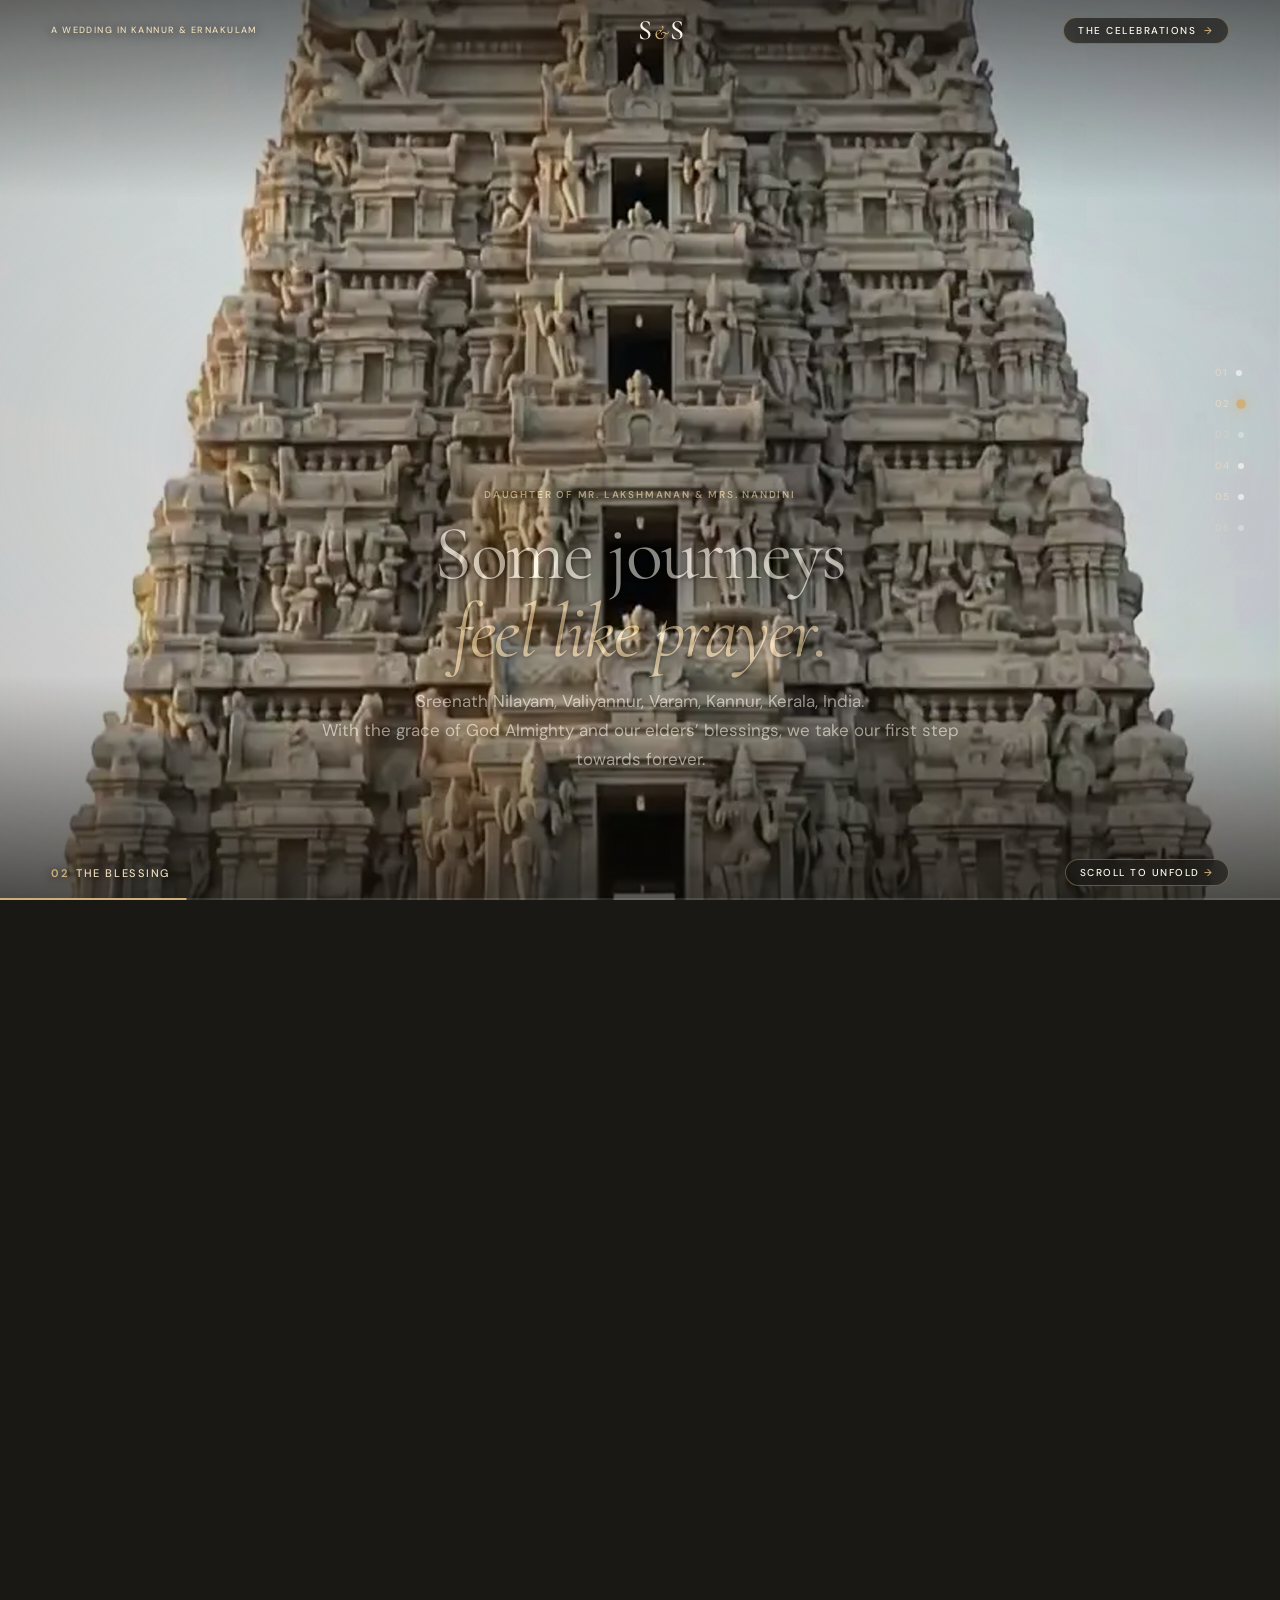
==== commit 918d7d58: "Feat: Add Google Sheets RSVP webhook support with automatic headers and dual fallback" ====
--- a/index.html
+++ b/index.html
@@ -13,8 +13,8 @@
   <link href="https://fonts.googleapis.com/css2?family=Cormorant+Garamond:ital,wght@0,400;0,500;0,600;1,400;1,500&family=DM+Sans:wght@400;500;600&display=swap" rel="stylesheet" />
   
   <link rel="preload" as="image" href="https://cdn.riwaaz.in/wedding-websites/themes/rameswaram/poster.jpg" />
-  <link rel="stylesheet" href="styles.css?v=3.4" />
-  <script type="module" src="main.js?v=3.4"></script>
+  <link rel="stylesheet" href="styles.css?v=3.5" />
+  <script type="module" src="main.js?v=3.5"></script>
 </head>
 <body>
   <!-- Film Loader -->
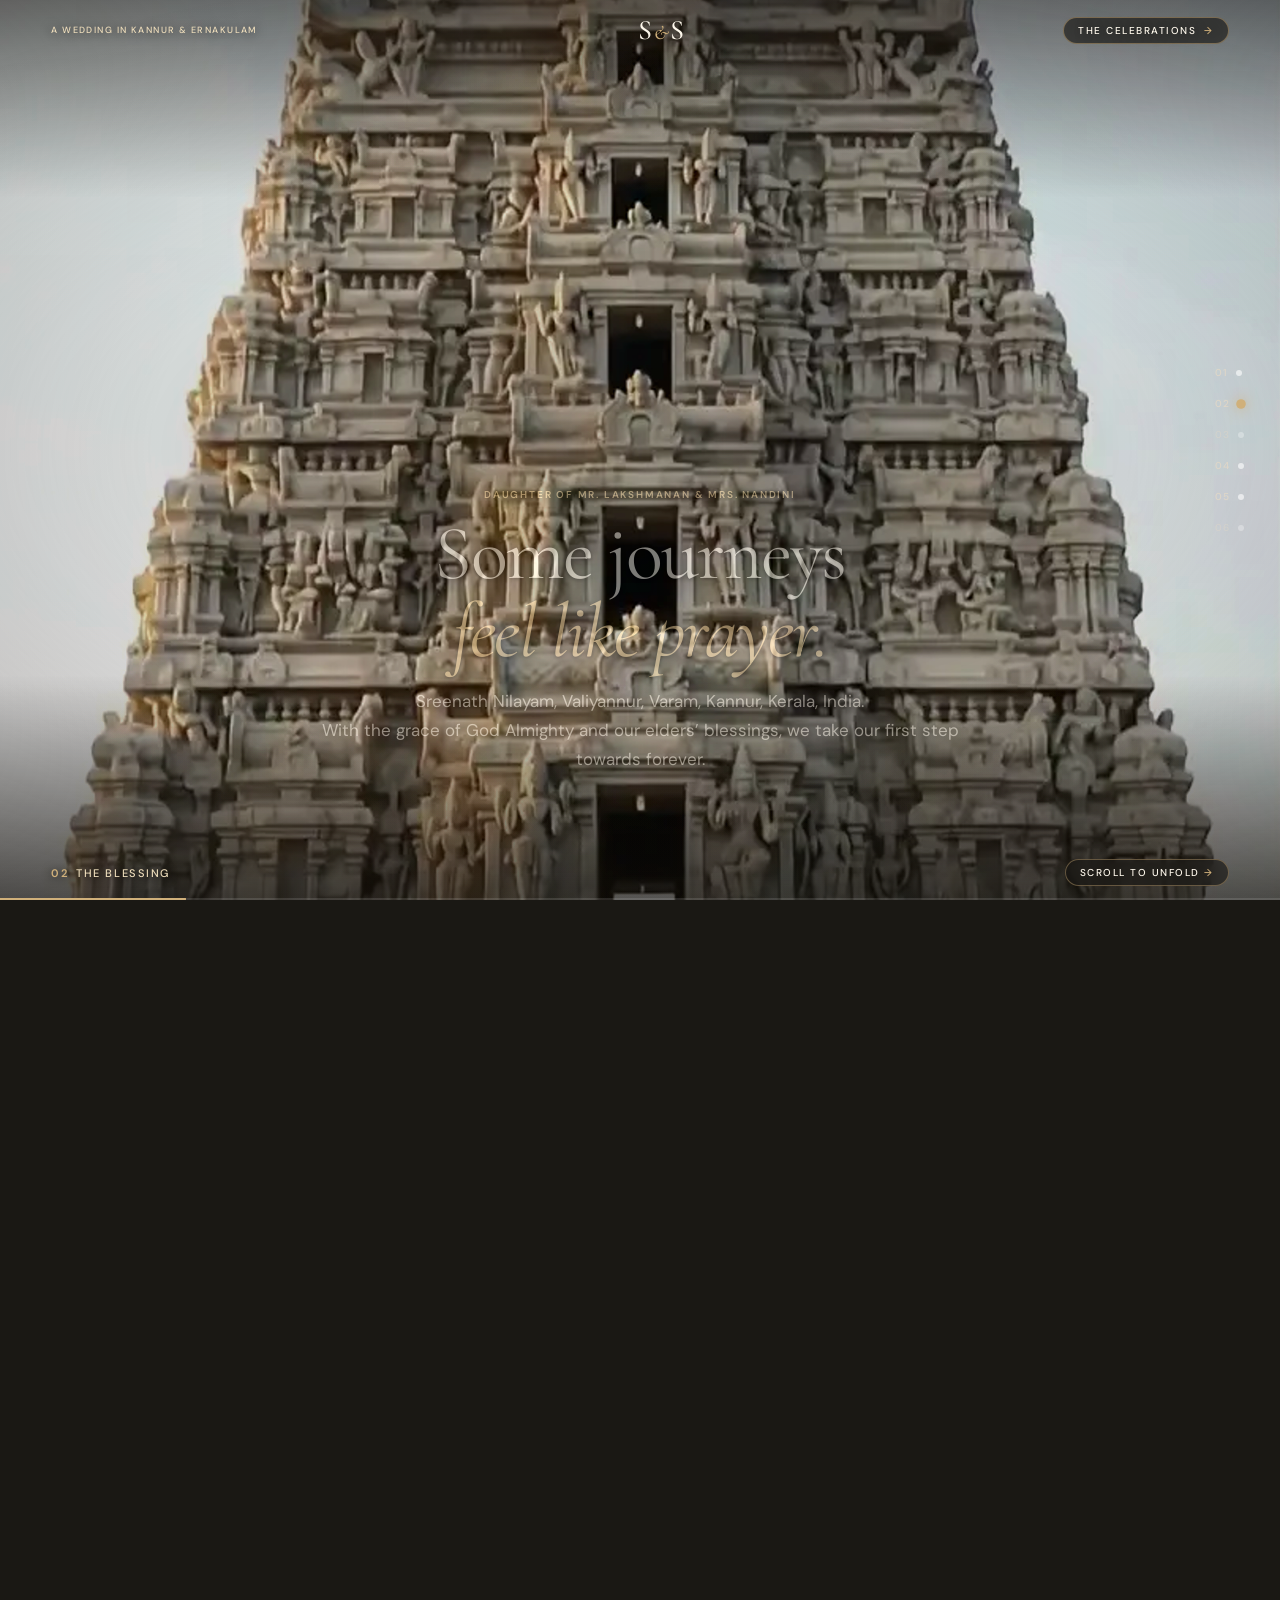
==== commit 5aa0b9bb: "Feat: Connect live Google Sheet RSVP Webhook endpoint" ====
--- a/index.html
+++ b/index.html
@@ -13,8 +13,8 @@
   <link href="https://fonts.googleapis.com/css2?family=Cormorant+Garamond:ital,wght@0,400;0,500;0,600;1,400;1,500&family=DM+Sans:wght@400;500;600&display=swap" rel="stylesheet" />
   
   <link rel="preload" as="image" href="https://cdn.riwaaz.in/wedding-websites/themes/rameswaram/poster.jpg" />
-  <link rel="stylesheet" href="styles.css?v=3.5" />
-  <script type="module" src="main.js?v=3.5"></script>
+  <link rel="stylesheet" href="styles.css?v=3.6" />
+  <script type="module" src="main.js?v=3.6"></script>
 </head>
 <body>
   <!-- Film Loader -->
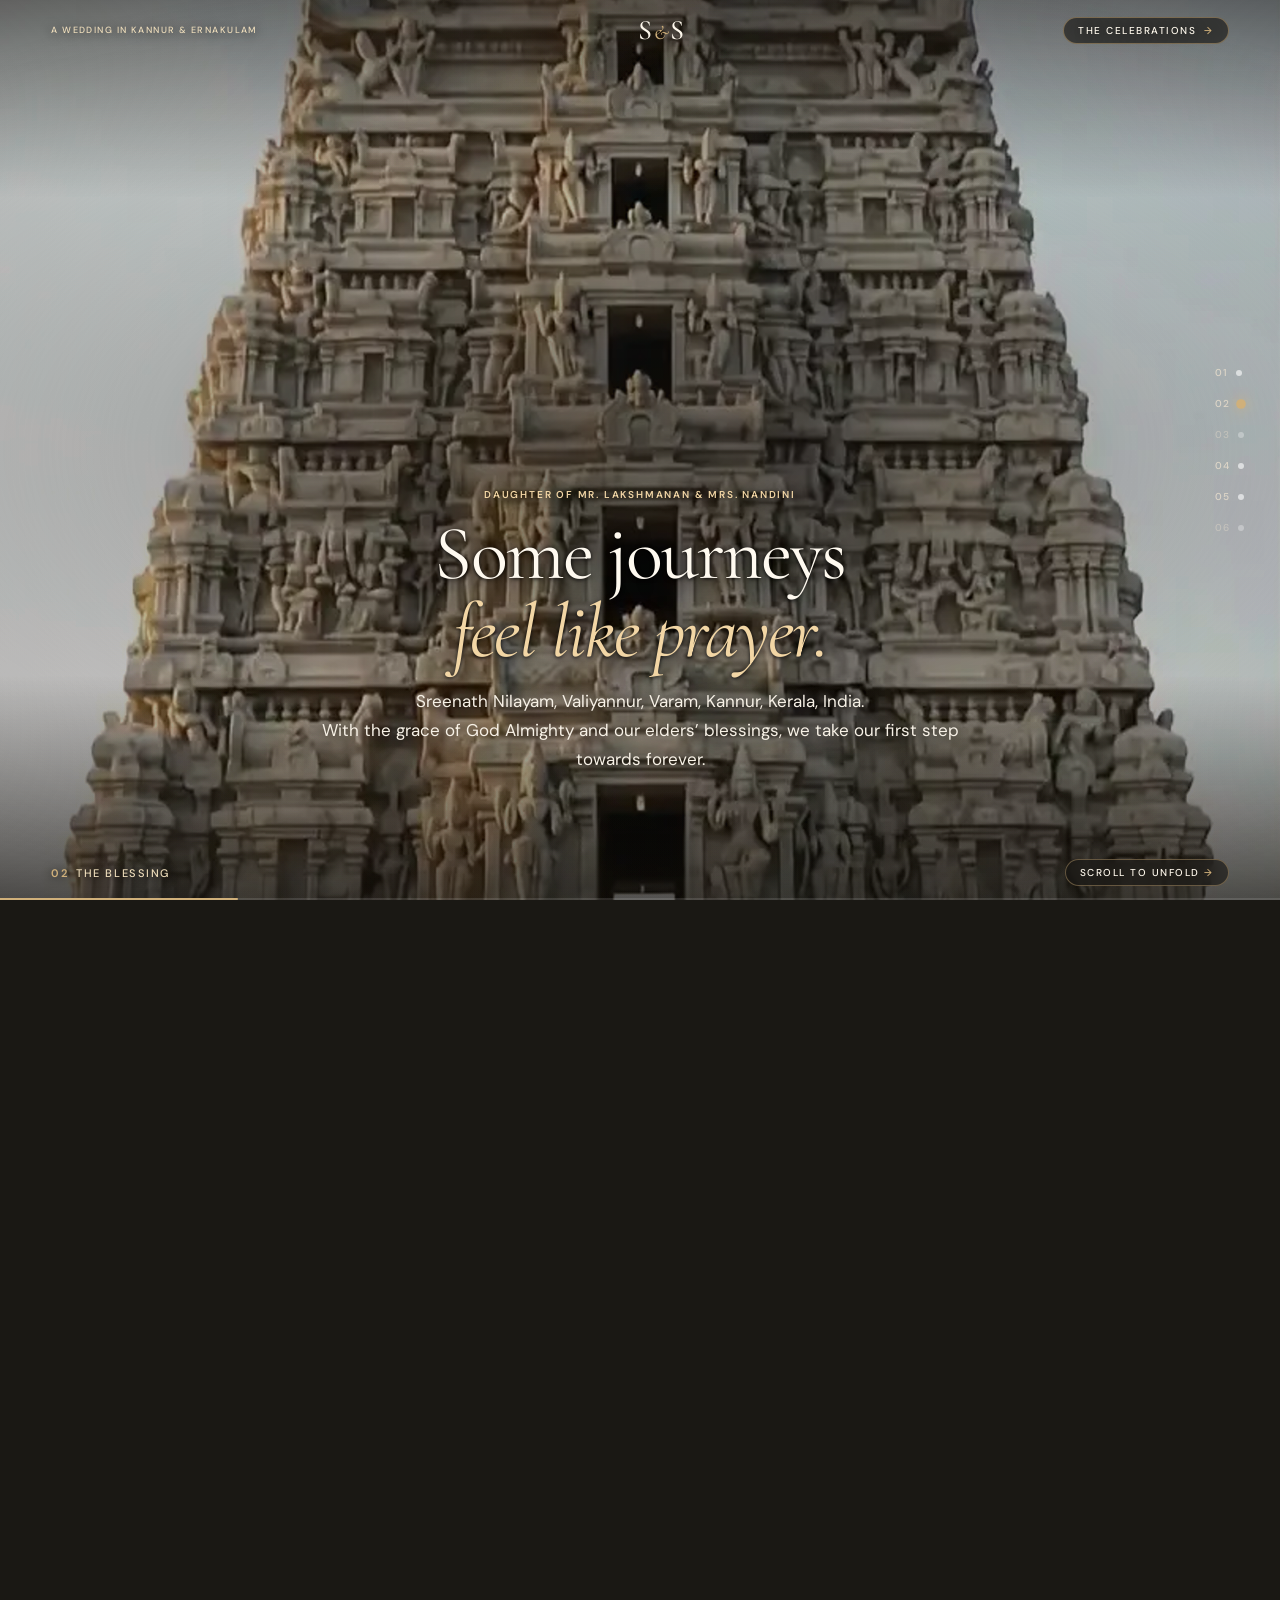
==== commit c00597a4: "Fix: Show and enable guest count field when Joyfully accept is selected" ====
--- a/index.html
+++ b/index.html
@@ -13,8 +13,8 @@
   <link href="https://fonts.googleapis.com/css2?family=Cormorant+Garamond:ital,wght@0,400;0,500;0,600;1,400;1,500&family=DM+Sans:wght@400;500;600&display=swap" rel="stylesheet" />
   
   <link rel="preload" as="image" href="https://cdn.riwaaz.in/wedding-websites/themes/rameswaram/poster.jpg" />
-  <link rel="stylesheet" href="styles.css?v=3.6" />
-  <script type="module" src="main.js?v=3.6"></script>
+  <link rel="stylesheet" href="styles.css?v=3.7" />
+  <script type="module" src="main.js?v=3.7"></script>
 </head>
 <body>
   <!-- Film Loader -->
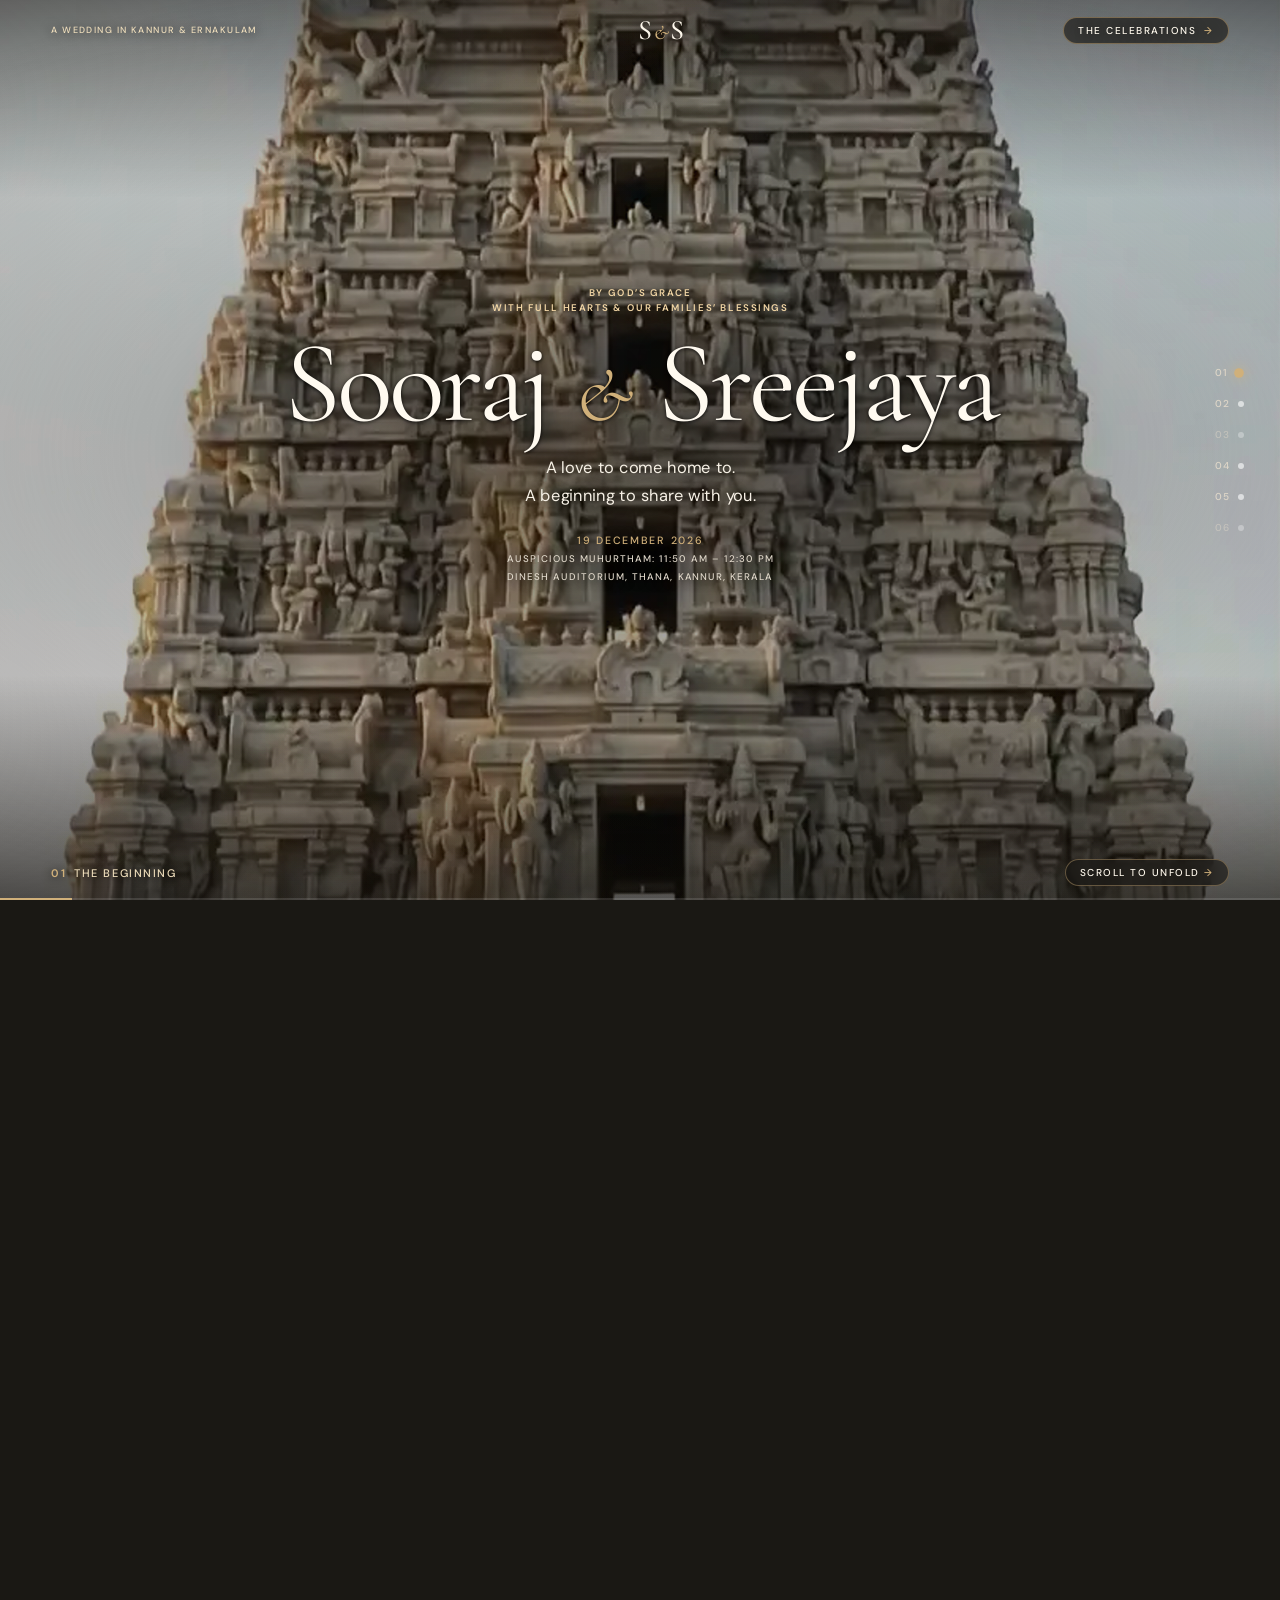
==== commit 7f3edae7: "Feat: Add Open Graph WhatsApp sharing preview tags" ====
--- a/index.html
+++ b/index.html
@@ -6,6 +6,23 @@
   <meta name="theme-color" content="#211f1a" />
   <meta name="description" content="Sooraj & Sreejaya. A wedding by the sacred waters, a beginning with divine blessings. Join our celebration, 19 December 2026." />
   <title>Sooraj & Sreejaya - Where Forever Begins</title>
+  <!-- WhatsApp & Social Media Preview (Open Graph) -->
+  <meta property="og:type" content="website" />
+  <meta property="og:site_name" content="Sooraj &amp; Sreejaya Wedding" />
+  <meta property="og:url" content="https://sooraj1119.github.io/sooraj-sreejaya-wedding/" />
+  <meta property="og:title" content="Sooraj &amp; Sreejaya — Wedding Invitation" />
+  <meta property="og:description" content="By God’s Grace. With full hearts &amp; our families’ blessings, join our wedding celebration on Saturday, 19 December 2026 at Dinesh Auditorium, Kannur, Kerala." />
+  <meta property="og:image" content="https://sooraj1119.github.io/sooraj-sreejaya-wedding/poster.jpg" />
+  <meta property="og:image:secure_url" content="https://sooraj1119.github.io/sooraj-sreejaya-wedding/poster.jpg" />
+  <meta property="og:image:type" content="image/jpeg" />
+  <meta property="og:image:width" content="1200" />
+  <meta property="og:image:height" content="630" />
+
+  <!-- Twitter / Telegram Card -->
+  <meta name="twitter:card" content="summary_large_image" />
+  <meta name="twitter:title" content="Sooraj &amp; Sreejaya — Wedding Invitation" />
+  <meta name="twitter:description" content="By God’s Grace. Join our wedding celebration on Saturday, 19 December 2026 at Dinesh Auditorium, Kannur, Kerala." />
+  <meta name="twitter:image" content="https://sooraj1119.github.io/sooraj-sreejaya-wedding/poster.jpg" />
   
   <!-- Fonts matching Riwaaz Rameswaram -->
   <link rel="preconnect" href="https://fonts.googleapis.com" />
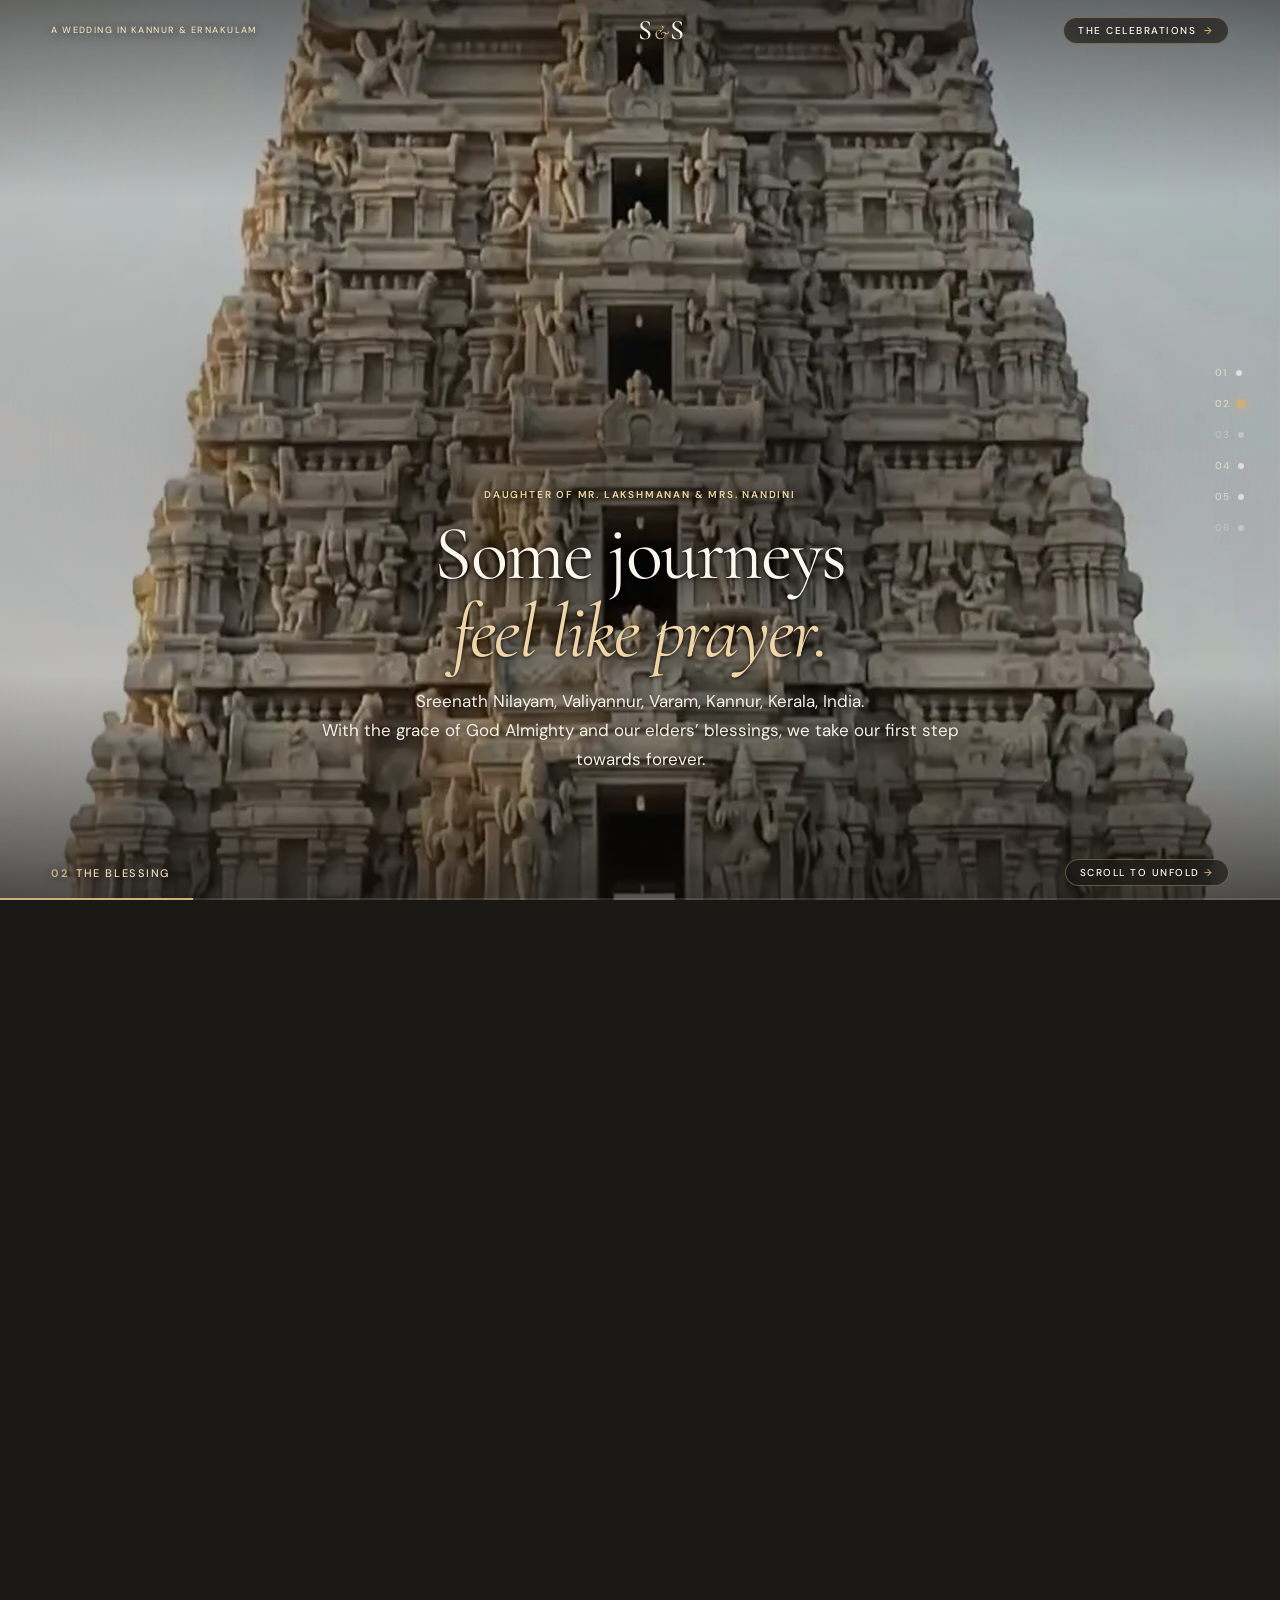
==== commit 51650a6d: "Feat: Add custom Sooraj & Sreejaya couple photo for WhatsApp sharing preview" ====
--- a/index.html
+++ b/index.html
@@ -12,8 +12,8 @@
   <meta property="og:url" content="https://sooraj1119.github.io/sooraj-sreejaya-wedding/" />
   <meta property="og:title" content="Sooraj &amp; Sreejaya — Wedding Invitation" />
   <meta property="og:description" content="By God’s Grace. With full hearts &amp; our families’ blessings, join our wedding celebration on Saturday, 19 December 2026 at Dinesh Auditorium, Kannur, Kerala." />
-  <meta property="og:image" content="https://sooraj1119.github.io/sooraj-sreejaya-wedding/poster.jpg" />
-  <meta property="og:image:secure_url" content="https://sooraj1119.github.io/sooraj-sreejaya-wedding/poster.jpg" />
+  <meta property="og:image" content="https://sooraj1119.github.io/sooraj-sreejaya-wedding/preview.jpg?v=2.0" />
+  <meta property="og:image:secure_url" content="https://sooraj1119.github.io/sooraj-sreejaya-wedding/preview.jpg?v=2.0" />
   <meta property="og:image:type" content="image/jpeg" />
   <meta property="og:image:width" content="1200" />
   <meta property="og:image:height" content="630" />
@@ -22,7 +22,7 @@
   <meta name="twitter:card" content="summary_large_image" />
   <meta name="twitter:title" content="Sooraj &amp; Sreejaya — Wedding Invitation" />
   <meta name="twitter:description" content="By God’s Grace. Join our wedding celebration on Saturday, 19 December 2026 at Dinesh Auditorium, Kannur, Kerala." />
-  <meta name="twitter:image" content="https://sooraj1119.github.io/sooraj-sreejaya-wedding/poster.jpg" />
+  <meta name="twitter:image" content="https://sooraj1119.github.io/sooraj-sreejaya-wedding/preview.jpg?v=2.0" />
   
   <!-- Fonts matching Riwaaz Rameswaram -->
   <link rel="preconnect" href="https://fonts.googleapis.com" />
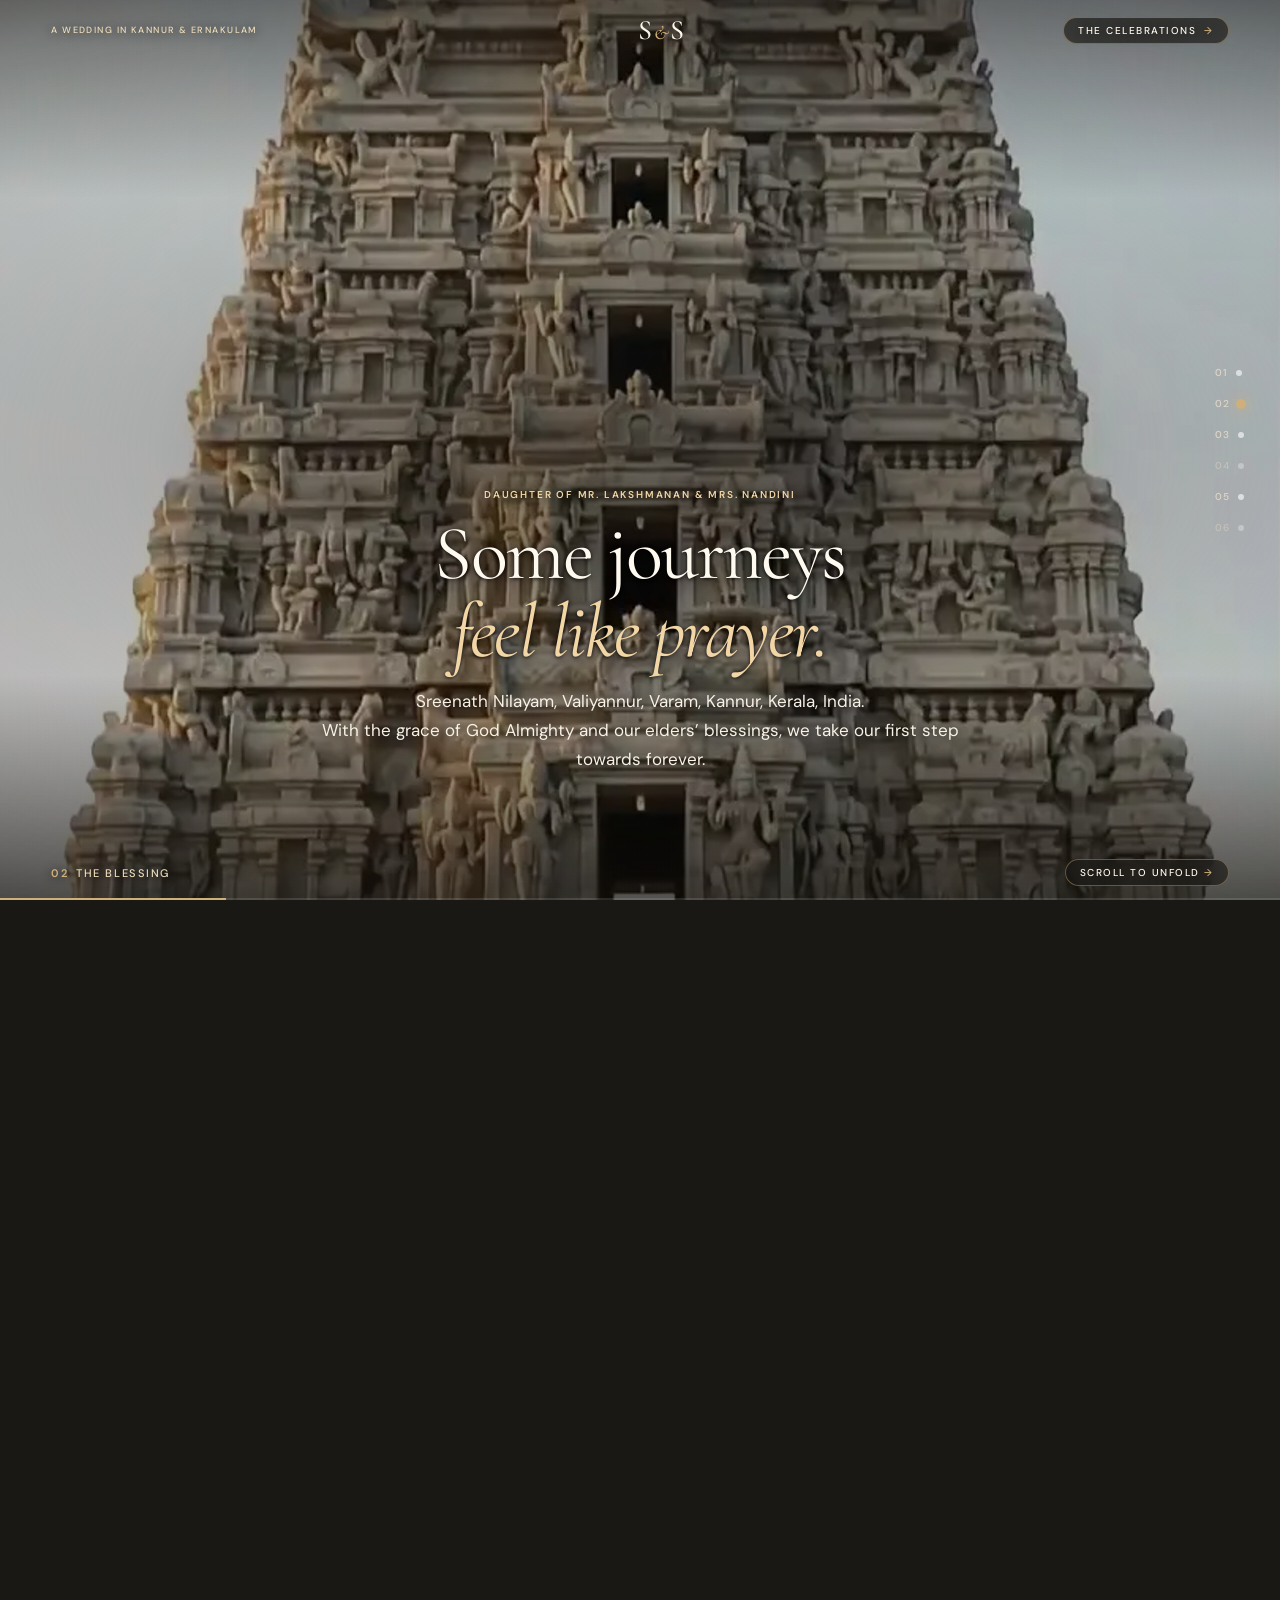
==== commit 2149ea7f: "Fix: Add clean image_src, itemprop and thumbnail tags for WhatsApp" ====
--- a/index.html
+++ b/index.html
@@ -12,8 +12,8 @@
   <meta property="og:url" content="https://sooraj1119.github.io/sooraj-sreejaya-wedding/" />
   <meta property="og:title" content="Sooraj &amp; Sreejaya — Wedding Invitation" />
   <meta property="og:description" content="By God’s Grace. With full hearts &amp; our families’ blessings, join our wedding celebration on Saturday, 19 December 2026 at Dinesh Auditorium, Kannur, Kerala." />
-  <meta property="og:image" content="https://sooraj1119.github.io/sooraj-sreejaya-wedding/preview.jpg?v=2.0" />
-  <meta property="og:image:secure_url" content="https://sooraj1119.github.io/sooraj-sreejaya-wedding/preview.jpg?v=2.0" />
+  <meta property="og:image" content="https://sooraj1119.github.io/sooraj-sreejaya-wedding/preview.jpg" />
+  <meta property="og:image:secure_url" content="https://sooraj1119.github.io/sooraj-sreejaya-wedding/preview.jpg" />
   <meta property="og:image:type" content="image/jpeg" />
   <meta property="og:image:width" content="1200" />
   <meta property="og:image:height" content="630" />
@@ -22,7 +22,7 @@
   <meta name="twitter:card" content="summary_large_image" />
   <meta name="twitter:title" content="Sooraj &amp; Sreejaya — Wedding Invitation" />
   <meta name="twitter:description" content="By God’s Grace. Join our wedding celebration on Saturday, 19 December 2026 at Dinesh Auditorium, Kannur, Kerala." />
-  <meta name="twitter:image" content="https://sooraj1119.github.io/sooraj-sreejaya-wedding/preview.jpg?v=2.0" />
+  <meta name="twitter:image" content="https://sooraj1119.github.io/sooraj-sreejaya-wedding/preview.jpg" />
   
   <!-- Fonts matching Riwaaz Rameswaram -->
   <link rel="preconnect" href="https://fonts.googleapis.com" />
